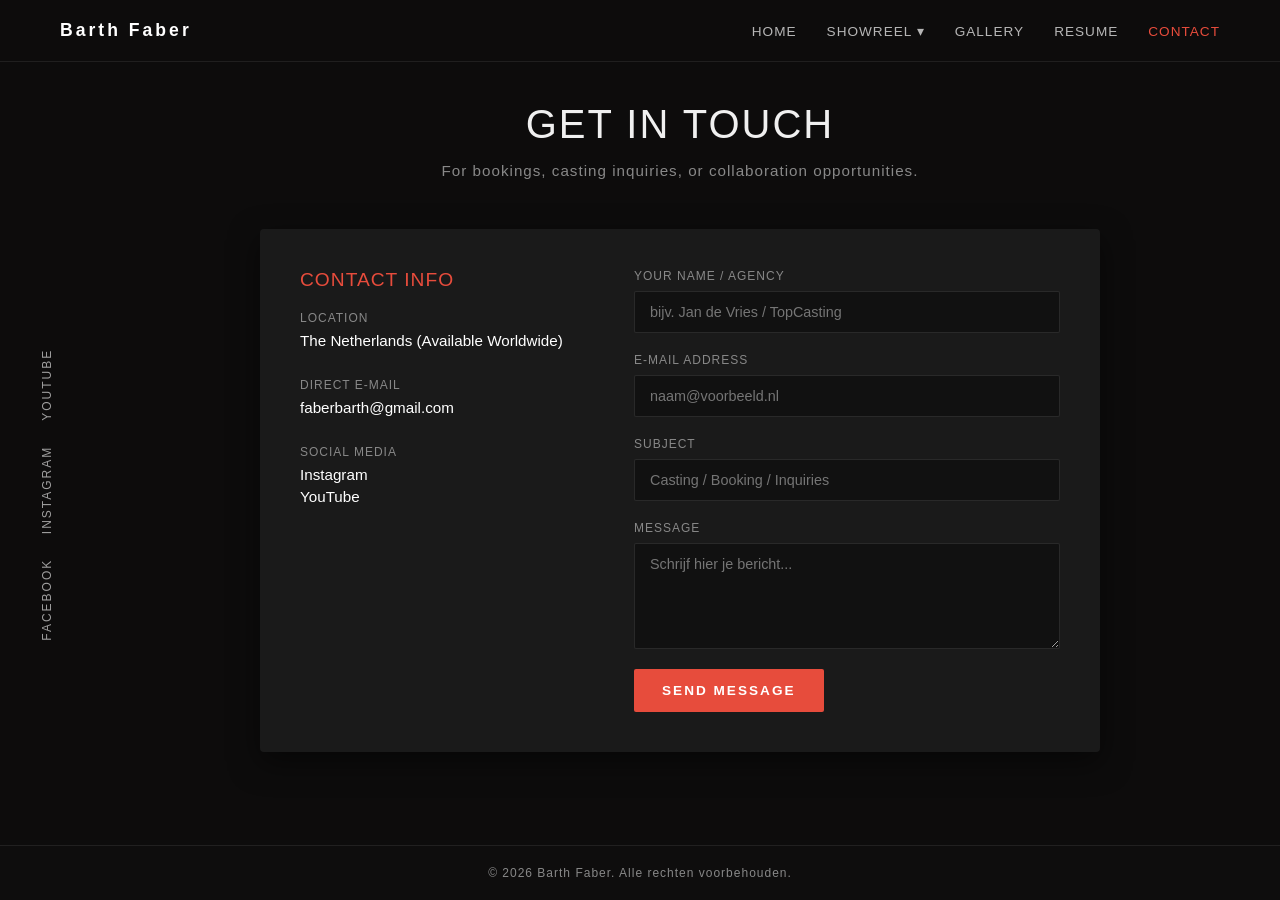
==== contact.html @ 5e53c972 "Add files via upload" ====
<!DOCTYPE html>
<html lang="nl">
<head>
    <meta charset="UTF-8">
    <meta name="viewport" content="width=device-width, initial-scale=1.0">
    <title>Contact - Barth Faber</title>
    <link rel="stylesheet" href="style.css">
    <style>
        .page-section {
            flex: 1;
            padding: 40px 40px 80px 120px;
            width: 100%;
            max-width: 1000px;
            margin: 0 auto;
        }

        .page-title {
            font-size: 2.5rem;
            font-weight: 400;
            letter-spacing: 2px;
            text-transform: uppercase;
            margin-bottom: 15px;
            text-align: center;
        }

        .page-subtitle {
            text-align: center;
            color: #888888;
            font-size: 0.95rem;
            letter-spacing: 1px;
            margin-bottom: 50px;
        }

        .contact-container {
            display: grid;
            grid-template-columns: 1fr 1.5fr;
            gap: 50px;
            background-color: #1a1a1a;
            padding: 40px;
            border-radius: 4px;
            box-shadow: 0 10px 30px rgba(0, 0, 0, 0.5);
            position: relative;
            overflow: hidden;
        }

        .contact-info h3 {
            font-size: 1.2rem;
            font-weight: 400;
            letter-spacing: 1px;
            color: #e74c3c;
            margin-bottom: 20px;
            text-transform: uppercase;
        }

        .info-block {
            margin-bottom: 25px;
        }

        .info-block .label {
            font-size: 0.75rem;
            text-transform: uppercase;
            letter-spacing: 1px;
            color: #888888;
            display: block;
            margin-bottom: 5px;
        }

        .info-block .value {
            font-size: 0.95rem;
            color: #ffffff;
            line-height: 1.5;
        }

        .info-block .value a {
            color: #ffffff;
            text-decoration: none;
            transition: color 0.3s;
        }

        .info-block .value a:hover {
            color: #e74c3c;
        }

        .contact-form {
            display: flex;
            flex-direction: column;
            gap: 20px;
        }

        .form-group {
            display: flex;
            flex-direction: column;
            gap: 8px;
        }

        .form-group label {
            font-size: 0.75rem;
            text-transform: uppercase;
            letter-spacing: 1px;
            color: #888888;
        }

        .form-group input,
        .form-group textarea {
            width: 100%;
            background-color: #111111;
            border: 1px solid rgba(255, 255, 255, 0.1);
            padding: 12px 15px;
            color: #ffffff;
            font-family: inherit;
            font-size: 0.9rem;
            border-radius: 2px;
            transition: border-color 0.3s, outline 0.3s;
        }

        .form-group input:focus,
        .form-group textarea:focus {
            outline: none;
            border-color: #e74c3c;
        }

        .submit-btn {
            background-color: #e74c3c;
            color: #ffffff;
            border: none;
            padding: 14px 28px;
            font-size: 0.85rem;
            letter-spacing: 2px;
            text-transform: uppercase;
            font-weight: bold;
            cursor: pointer;
            border-radius: 2px;
            transition: background-color 0.3s;
            align-self: flex-start;
        }

        .submit-btn:hover {
            background-color: #ff5252;
        }

        /* SUCCES MELDING STIJL (Schermpje) */
        #success-message {
            display: none;
            flex-direction: column;
            align-items: center;
            justify-content: center;
            text-align: center;
            padding: 40px 20px;
            background-color: #1a1a1a;
            position: absolute;
            top: 0;
            left: 0;
            width: 100%;
            height: 100%;
            z-index: 10;
        }

        #success-message h3 {
            font-size: 1.8rem;
            color: #2ecc71; /* Mooie frisse groene kleur voor succes */
            margin-bottom: 15px;
            font-weight: 400;
            letter-spacing: 1px;
        }

        #success-message p {
            color: #cccccc;
            font-size: 1rem;
            line-height: 1.6;
            max-width: 400px;
            margin-bottom: 25px;
        }

        .reset-btn {
            background-color: transparent;
            color: #ffffff;
            border: 1px solid rgba(255, 255, 255, 0.3);
            padding: 10px 20px;
            font-size: 0.8rem;
            letter-spacing: 1px;
            text-transform: uppercase;
            cursor: pointer;
            border-radius: 2px;
            transition: border-color 0.3s, background-color 0.3s;
        }

        .reset-btn:hover {
            border-color: #ffffff;
            background-color: rgba(255, 255, 255, 0.05);
        }

        @media (max-width: 900px) {
            .page-section {
                padding: 20px 20px 60px 20px;
            }

            .contact-container {
                grid-template-columns: 1fr;
                gap: 40px;
                padding: 25px;
            }

            .submit-btn {
                width: 100%;
            }
        }
    </style>
</head>
<body>

    <header>
        <div class="logo"><a href="index.html">Barth Faber</a></div>
        <nav>
            <ul>
                <li><a href="index.html">Home</a></li>
                <li class="has-dropdown">
                    <a href="showreel.html">Showreel &#9662;</a>
                    <ul class="dropdown-menu">
                        <li><a href="showreel.html">Acting Reels</a></li>
                        <li><a href="showreel-voice.html">Voice Reels</a></li>
                    </ul>
                </li>
                <li><a href="gallery.html">Gallery</a></li>
                <li><a href="resume.html">Resume</a></li>
                <li><a href="contact.html" class="active">Contact</a></li>
            </ul>
        </nav>
    </header>

    <div class="social-sidebar">
        <a href="https://www.youtube.com/@barthfaber3272" target="_blank" rel="noopener noreferrer">Youtube</a>
        <a href="https://www.instagram.com/barthfaber/" target="_blank" rel="noopener noreferrer">Instagram</a>
        <a href="https://www.facebook.com/profile.php?id=100090867703374" target="_blank" rel="noopener noreferrer">Facebook</a>
    </div>

    <section class="page-section">
        <h1 class="page-title">Get In Touch</h1>
        <p class="page-subtitle">For bookings, casting inquiries, or collaboration opportunities.</p>

        <div class="contact-container">
            
            <!-- Directe Info -->
            <div class="contact-info">
                <h3>Contact Info</h3>

                <div class="info-block">
                    <span class="label">Location</span>
                    <span class="value">The Netherlands (Available Worldwide)</span>
                </div>

                <div class="info-block">
                    <span class="label">Direct E-mail</span>
                    <span class="value"><a href="mailto:faberbarth@gmail.com">faberbarth@gmail.com</a></span>
                </div>

                <div class="info-block">
                    <span class="label">Social Media</span>
                    <span class="value">
                        <a href="https://www.instagram.com/barthfaber/" target="_blank" rel="noopener noreferrer">Instagram</a><br>
                        <a href="https://www.youtube.com/@barthfaber3272" target="_blank" rel="noopener noreferrer">YouTube</a>
                    </span>
                </div>
            </div>

            <!-- Formulier -->
            <form id="form" class="contact-form">
                
                <input type="hidden" name="access_key" value="82d34f5b-3cc5-44cc-b659-5b7542027b30">

                <div class="form-group">
                    <label for="name">Your Name / Agency</label>
                    <input type="text" id="name" name="name" required placeholder="bijv. Jan de Vries / TopCasting">
                </div>

                <div class="form-group">
                    <label for="email">E-mail Address</label>
                    <input type="email" id="email" name="email" required placeholder="naam@voorbeeld.nl">
                </div>

                <div class="form-group">
                    <label for="subject">Subject</label>
                    <input type="text" id="subject" name="subject" placeholder="Casting / Booking / Inquiries">
                </div>

                <div class="form-group">
                    <label for="message">Message</label>
                    <textarea id="message" name="message" rows="5" required placeholder="Schrijf hier je bericht..."></textarea>
                </div>

                <button type="submit" id="submit-btn" class="submit-btn">Send Message</button>
            </form>

            <!-- SUCCES SCHERMPJE (Wordt pas getoond na verzending) -->
            <div id="success-message">
                <h3>Bericht Verzonden!</h3>
                <p>Bedankt voor je bericht. Je aanvraag is succesvol verstuurd en komt direct in mijn mailbox binnen. Ik neem snel contact met je op.</p>
                <button type="button" class="reset-btn" onclick="resetForm()">Nieuw bericht versturen</button>
            </div>

        </div>
    </section>

    <footer>
        <p>&copy; 2026 Barth Faber. Alle rechten voorbehouden.</p>
    </footer>

    <script>
        const form = document.getElementById('form');
        const successMessage = document.getElementById('success-message');
        const submitBtn = document.getElementById('submit-btn');

        form.addEventListener('submit', function(e) {
            e.preventDefault();
            submitBtn.textContent = 'Verzenden...';

            const formData = new FormData(form);
            const object = Object.fromEntries(formData);
            const json = JSON.stringify(object);

            fetch('https://api.web3forms.com/submit', {
                    method: 'POST',
                    headers: {
                        'Content-Type': 'application/json',
                        'Accept': 'application/json'
                    },
                    body: json
                })
                .then(async (response) => {
                    let jsonResponse = await response.json();
                    if (response.status == 200) {
                        // Toon het stijlvolle donkere succes-schermpje
                        successMessage.style.display = 'flex';
                    } else {
                        alert(jsonResponse.message);
                        submitBtn.textContent = 'Send Message';
                    }
                })
                .catch(error => {
                    console.log(error);
                    alert("Oeps, er ging iets mis bij het verzenden.");
                    submitBtn.textContent = 'Send Message';
                });
        });

        function resetForm() {
            form.reset();
            successMessage.style.display = 'none';
            submitBtn.textContent = 'Send Message';
        }
    </script>

</body>
</html>
---- style.css ----
/* ==========================================
   ALGEMENE STIJLEN & THEMA
   ========================================== */
* {
    margin: 0;
    padding: 0;
    box-sizing: border-box;
}

body {
    background-color: #0d0c0c;
    color: #f0f0f0;
    font-family: 'Helvetica Neue', Helvetica, Arial, sans-serif;
    min-height: 100vh;
    overflow-x: hidden;
    display: flex;
    flex-direction: column;
    justify-content: space-between;
}

/* ==========================================
   ACHTERGROND VIDEO & OVERLAY
   ========================================== */
.video-background-container {
    position: fixed;
    top: 0;
    left: 0;
    width: 100vw;
    height: 100vh;
    z-index: 0;
    overflow: hidden;
    cursor: pointer;
}

.video-background-container video {
    width: 100%;
    height: 100%;
    object-fit: cover;
    pointer-events: none;
}

/* Donkere transparante overlay voor een sfeervol verloop en goed leesbare tekst */
.video-overlay {
    position: absolute;
    top: 0;
    left: 0;
    width: 100%;
    height: 100%;
    background: radial-gradient(circle at 65% 45%, rgba(34, 32, 31, 0.75) 0%, rgba(20, 19, 18, 0.88) 60%, rgba(13, 12, 12, 0.95) 100%);
    pointer-events: none;
}

/* ==========================================
   BOVENBALK (HEADER BAR)
   ========================================== */
header {
    display: flex;
    justify-content: space-between;
    align-items: center;
    padding: 20px 60px;
    width: 100%;
    z-index: 100;
    background-color: rgba(15, 14, 14, 0.85);
    backdrop-filter: blur(8px);
    border-bottom: 1px solid rgba(255, 255, 255, 0.08);
}

.logo {
    font-weight: bold;
    letter-spacing: 3px;
    font-size: 1.1rem;
}

.logo a {
    color: #ffffff;
    text-decoration: none;
}

nav ul {
    display: flex;
    list-style: none;
    gap: 30px;
}

nav ul li {
    position: relative;
}

nav ul li a {
    color: #e0e0e0;
    text-decoration: none;
    font-size: 0.85rem;
    letter-spacing: 1px;
    text-transform: uppercase;
    opacity: 0.8;
    transition: opacity 0.3s, color 0.3s;
}

nav ul li a:hover, 
nav ul li a.active {
    opacity: 1;
    color: #e74c3c;
}

/* Dropdown-menu instellingen */
.dropdown-menu {
    display: none;
    position: absolute;
    top: 100%;
    left: 0;
    background-color: #1a1a1a;
    min-width: 180px;
    padding: 10px 0;
    box-shadow: 0 10px 20px rgba(0, 0, 0, 0.5);
    border-radius: 4px;
    z-index: 1000;
}

.dropdown-menu li {
    width: 100%;
}

.dropdown-menu li a {
    display: block;
    padding: 10px 20px;
    font-size: 0.75rem;
    color: #cccccc;
    text-transform: uppercase;
    letter-spacing: 1px;
    white-space: nowrap;
    opacity: 0.9;
    transition: background-color 0.3s, color 0.3s;
}

.dropdown-menu li a:hover {
    background-color: #252525;
    color: #e74c3c;
    opacity: 1;
}

nav ul li:hover .dropdown-menu {
    display: block;
}

/* ==========================================
   SOCIAL SIDEBAR (LINKS)
   ========================================== */
.social-sidebar {
    position: absolute;
    left: 40px;
    top: 55%;
    transform: translateY(-50%);
    display: flex;
    flex-direction: column;
    gap: 25px;
    z-index: 10;
}

.social-sidebar a {
    color: #ffffff;
    text-decoration: none;
    font-size: 0.75rem;
    letter-spacing: 2px;
    text-transform: uppercase;
    writing-mode: vertical-rl;
    transform: rotate(180deg);
    opacity: 0.6;
    transition: opacity 0.3s;
}

.social-sidebar a:hover {
    opacity: 1;
}

/* ==========================================
   ONDERBALK (FOOTER BAR)
   ========================================== */
footer {
    width: 100%;
    padding: 20px;
    text-align: center;
    font-size: 0.75rem;
    color: #888888;
    letter-spacing: 1px;
    background-color: rgba(15, 14, 14, 0.85);
    border-top: 1px solid rgba(255, 255, 255, 0.08);
    z-index: 5;
}

/* ==========================================
   FULLSCREEN VIDEO POP-UP (LIGHTBOX)
   ========================================== */
.video-modal {
    display: none;
    position: fixed;
    top: 0;
    left: 0;
    width: 100vw;
    height: 100vh;
    background-color: rgba(0, 0, 0, 0.92);
    z-index: 2000;
    justify-content: center;
    align-items: center;
    backdrop-filter: blur(10px);
}

.video-modal-content {
    position: relative;
    width: 85%;
    max-width: 1100px;
    aspect-ratio: 16 / 9;
    box-shadow: 0px 0px 50px rgba(0, 0, 0, 0.9);
    border: 1px solid rgba(255, 255, 255, 0.1);
}

.video-modal-content video {
    width: 100%;
    height: 100%;
    object-fit: contain;
    background-color: #000;
}

.close-modal {
    position: absolute;
    top: -45px;
    right: 0;
    color: #ffffff;
    font-size: 2rem;
    font-weight: bold;
    cursor: pointer;
    transition: color 0.3s;
}

.close-modal:hover {
    color: #e74c3c;
}

/* ==========================================
   ALGEMENE RESPONSIVE REGELS
   ========================================== */
@media (max-width: 900px) {
    header {
        padding: 20px;
        flex-direction: column;
        gap: 15px;
    }

    nav ul {
        gap: 15px;
        flex-wrap: wrap;
        justify-content: center;
    }

    .social-sidebar {
        display: none;
    }

    .dropdown-menu {
        position: static;
        box-shadow: none;
        background-color: transparent;
        padding: 5px 0 0 0;
        text-align: center;
    }

    .dropdown-menu li a {
        padding: 5px 0;
        font-size: 0.7rem;
    }
}
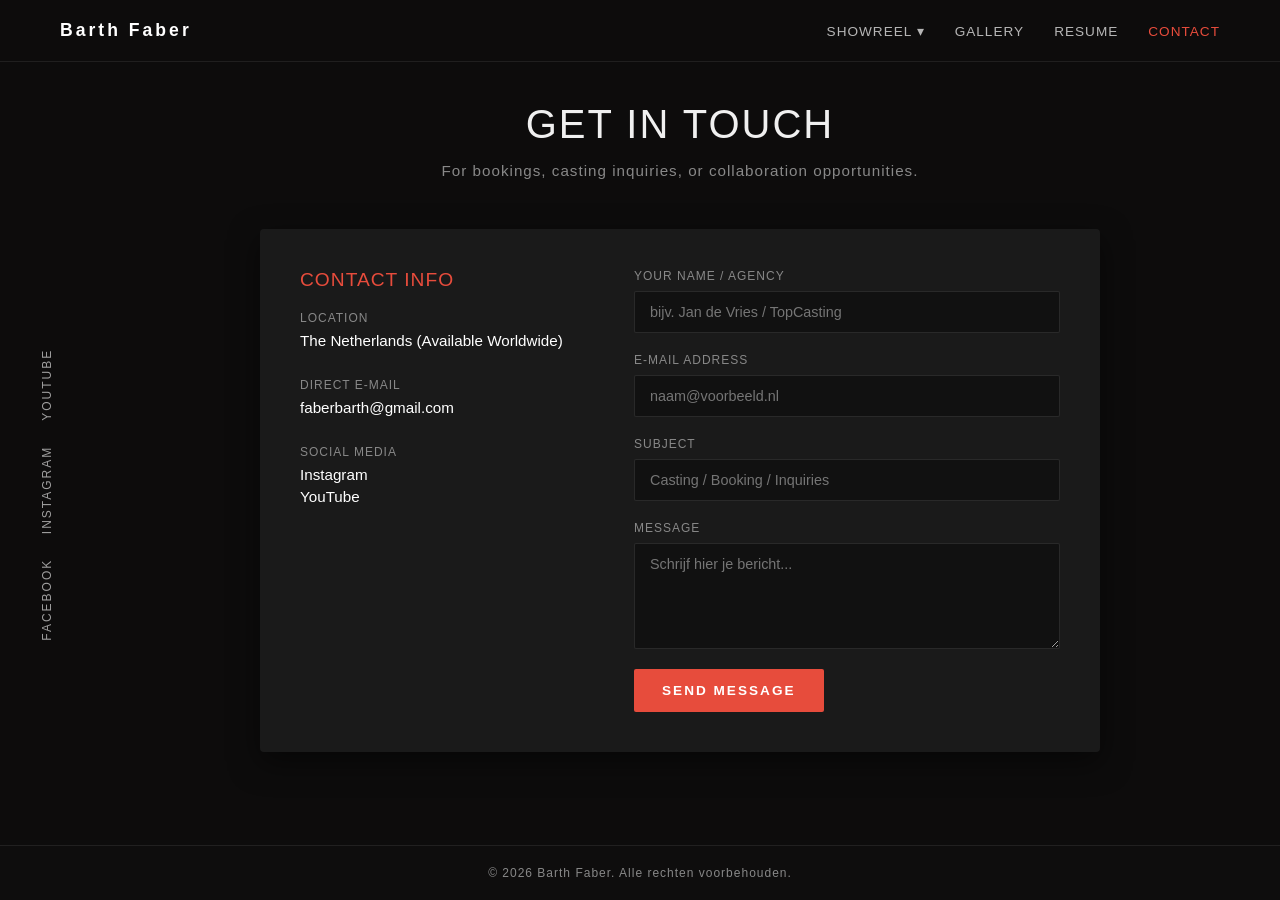
==== commit 754600af: "Update contact.html" ====
--- a/contact.html
+++ b/contact.html
@@ -212,7 +212,6 @@
         <div class="logo"><a href="index.html">Barth Faber</a></div>
         <nav>
             <ul>
-                <li><a href="index.html">Home</a></li>
                 <li class="has-dropdown">
                     <a href="showreel.html">Showreel &#9662;</a>
                     <ul class="dropdown-menu">
@@ -291,10 +290,13 @@
             </form>
 
             <!-- SUCCES SCHERMPJE (Wordt pas getoond na verzending) -->
-            <div id="success-message">
-                <h3>Bericht Verzonden!</h3>
-                <p>Bedankt voor je bericht. Je aanvraag is succesvol verstuurd en komt direct in mijn mailbox binnen. Ik neem snel contact met je op.</p>
-                <button type="button" class="reset-btn" onclick="resetForm()">Nieuw bericht versturen</button>
+<div id="success-message">
+                <h3>Message Sent</h3>
+                <p>
+                    Bedankt voor je bericht. Ik neem snel contact met je op.<br><br>
+                    <span style="color: #999999; font-size: 0.9rem;">Thank you for your message. I will get back to you shortly.</span>
+                </p>
+                <button type="button" class="reset-btn" onclick="resetForm()">Return</button>
             </div>
 
         </div>
@@ -350,4 +352,4 @@
     </script>
 
 </body>
-</html>+</html>
--- a/style.css
+++ b/style.css
@@ -108,10 +108,11 @@
     position: absolute;
     top: 100%;
     left: 0;
-    background-color: #1a1a1a;
-    min-width: 180px;
+    background-color: #111111; /* Gelijkgetrokken met de header */
+    min-width: 160px;
     padding: 10px 0;
     box-shadow: 0 10px 20px rgba(0, 0, 0, 0.5);
+    border: 1px solid rgba(255, 255, 255, 0.1);
     border-radius: 4px;
     z-index: 1000;
 }
@@ -138,8 +139,11 @@
     opacity: 1;
 }
 
-nav ul li:hover .dropdown-menu {
-    display: block;
+/* Op desktop opent het menu bij hover */
+@media (min-width: 1001px) {
+    nav ul li:hover .dropdown-menu {
+        display: block;
+    }
 }
 
 /* ==========================================
@@ -236,35 +240,74 @@
 }
 
 /* ==========================================
-   ALGEMENE RESPONSIVE REGELS
-   ========================================== */
-@media (max-width: 900px) {
+   ALGEMENE RESPONSIVE REGELS (MOBIEL & TABLET)
+   ========================================== */
+@media (max-width: 1000px) {
     header {
-        padding: 20px;
+        padding: 12px 15px;
         flex-direction: column;
-        gap: 15px;
-    }
-
-    nav ul {
-        gap: 15px;
-        flex-wrap: wrap;
-        justify-content: center;
+        gap: 8px;
+    }
+
+    /* Als de mobiel verticaal (portrait) wordt gehouden: alles strak op één rij dicht bij elkaar */
+    @media (orientation: portrait) {
+        header nav ul {
+            display: flex;
+            flex-wrap: nowrap;
+            justify-content: center;
+            gap: 12px;
+            width: 100%;
+        }
+
+        header nav ul li {
+            flex: unset;
+        }
+
+        header nav ul li a {
+            font-size: 0.75rem;
+            letter-spacing: 0.2px;
+            white-space: nowrap;
+        }
+    }
+
+    /* Als de mobiel horizontaal (landscape) wordt gehouden */
+    @media (orientation: landscape) {
+        header nav ul {
+            display: flex;
+            flex-wrap: nowrap;
+            justify-content: center;
+            gap: 20px;
+        }
     }
 
     .social-sidebar {
         display: none;
     }
 
-    .dropdown-menu {
-        position: static;
-        box-shadow: none;
-        background-color: transparent;
-        padding: 5px 0 0 0;
-        text-align: center;
+    /* Dropdown menu op mobiel (klikt open via JavaScript .open klasse) */
+    header nav ul li.has-dropdown {
+        position: relative;
+    }
+
+    header nav ul li.has-dropdown .dropdown-menu {
+        display: none;
+        position: absolute;
+        top: 100%;
+        left: 50%;
+        transform: translateX(-50%);
+        min-width: 140px;
+        background-color: #111111;
+        box-shadow: 0 10px 25px rgba(0, 0, 0, 0.9);
+        padding: 8px 0;
+        z-index: 100;
+    }
+
+    header nav ul li.has-dropdown.open .dropdown-menu {
+        display: block;
     }
 
     .dropdown-menu li a {
-        padding: 5px 0;
+        padding: 8px 15px;
         font-size: 0.7rem;
     }
-}+}
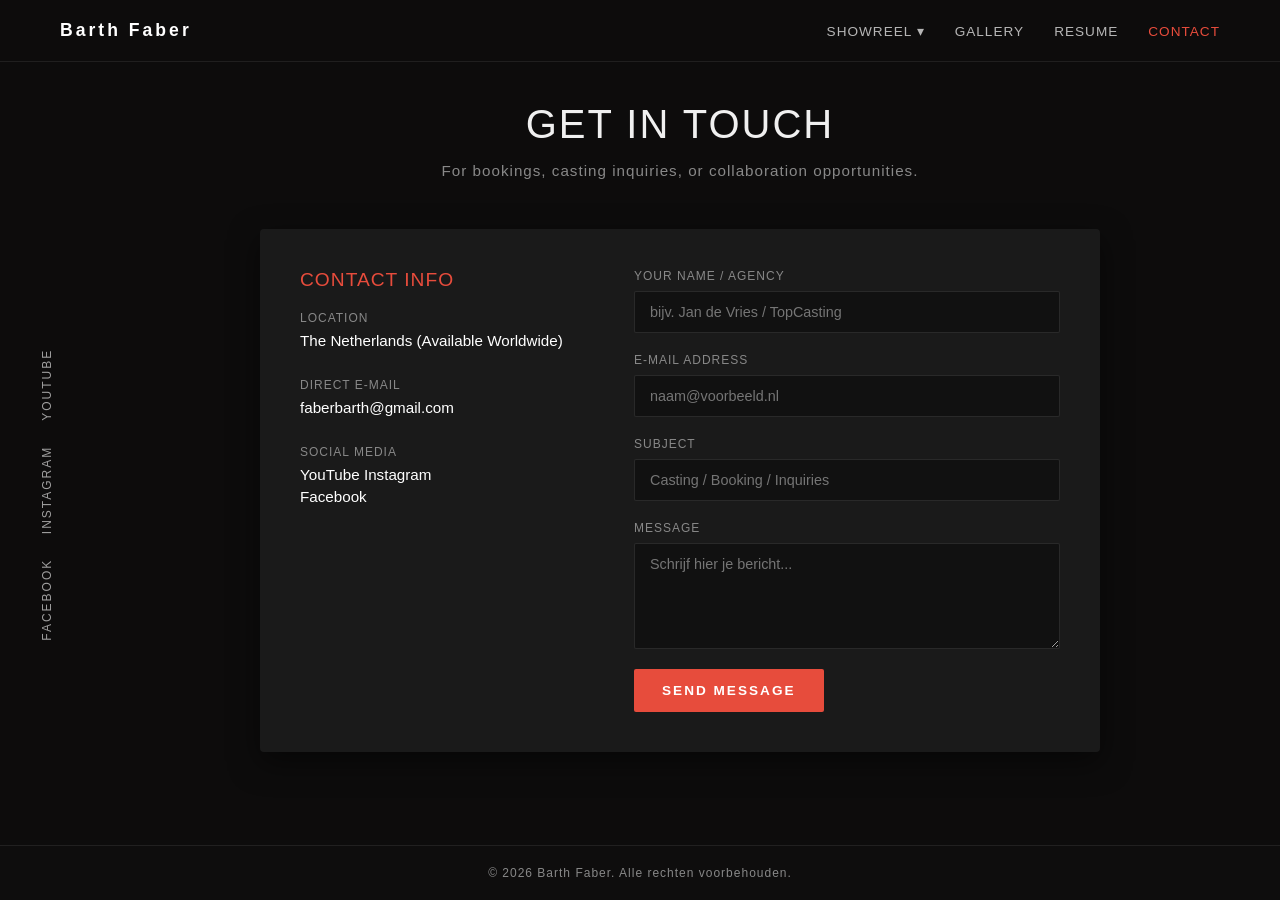
==== commit 97086e51: "Update contact.html" ====
--- a/contact.html
+++ b/contact.html
@@ -255,8 +255,9 @@
                 <div class="info-block">
                     <span class="label">Social Media</span>
                     <span class="value">
+                        <a href="https://www.youtube.com/@barthfaber3272" target="_blank" rel="noopener noreferrer">YouTube</a>
                         <a href="https://www.instagram.com/barthfaber/" target="_blank" rel="noopener noreferrer">Instagram</a><br>
-                        <a href="https://www.youtube.com/@barthfaber3272" target="_blank" rel="noopener noreferrer">YouTube</a>
+                        <a href="https://www.facebook.com/profile.php?id=100090867703374" target="_blank" rel="noopener noreferrer">Facebook</a>
                     </span>
                 </div>
             </div>
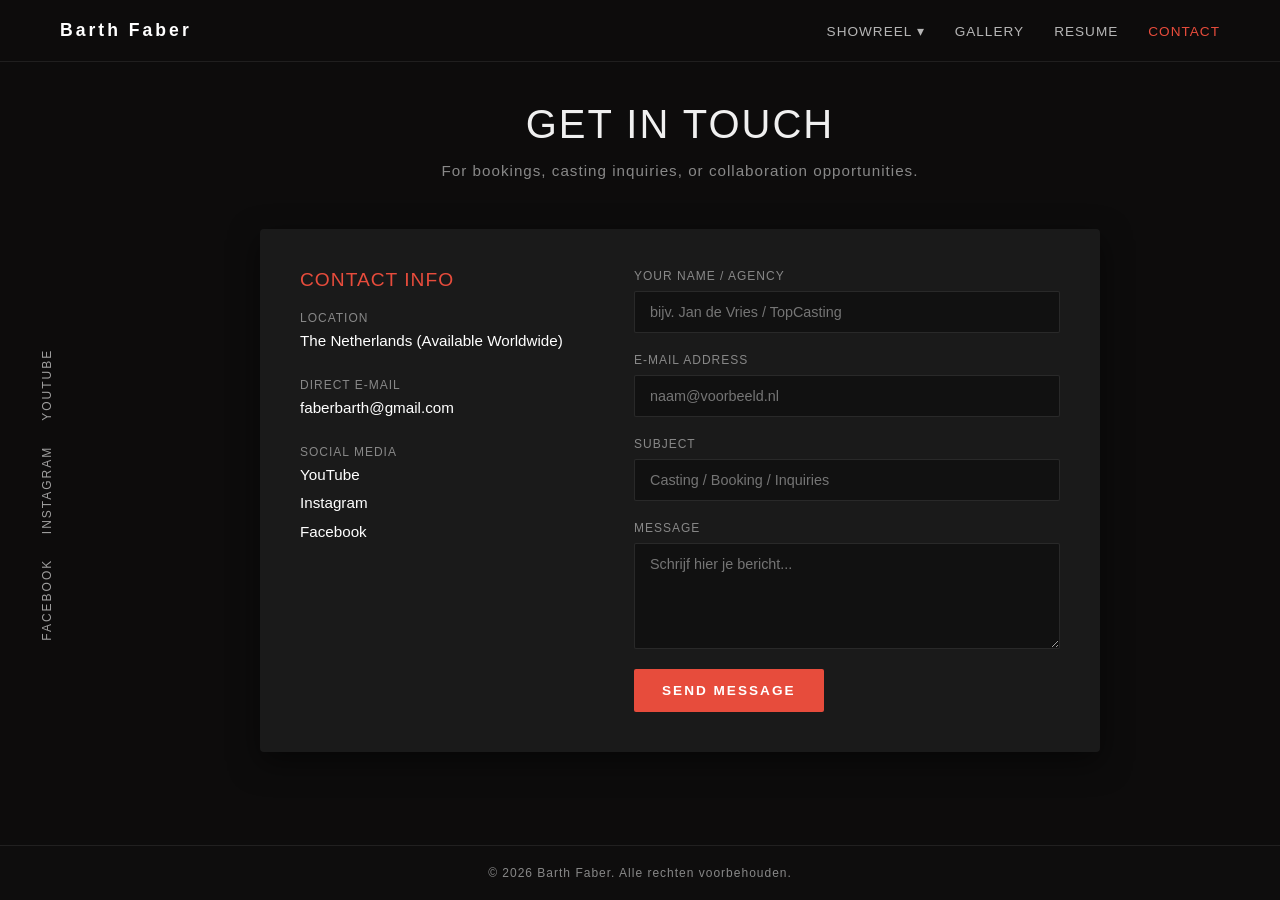
==== commit e2d58b97: "Update contact.html" ====
--- a/contact.html
+++ b/contact.html
@@ -79,6 +79,13 @@
 
         .info-block .value a:hover {
             color: #e74c3c;
+        }
+
+        /* Zorgt dat social links netjes onder elkaar staan */
+        .social-links-list {
+            display: flex;
+            flex-direction: column;
+            gap: 6px;
         }
 
         .contact-form {
@@ -157,7 +164,7 @@
 
         #success-message h3 {
             font-size: 1.8rem;
-            color: #2ecc71; /* Mooie frisse groene kleur voor succes */
+            color: #2ecc71;
             margin-bottom: 15px;
             font-weight: 400;
             letter-spacing: 1px;
@@ -254,9 +261,9 @@
 
                 <div class="info-block">
                     <span class="label">Social Media</span>
-                    <span class="value">
+                    <span class="value social-links-list">
                         <a href="https://www.youtube.com/@barthfaber3272" target="_blank" rel="noopener noreferrer">YouTube</a>
-                        <a href="https://www.instagram.com/barthfaber/" target="_blank" rel="noopener noreferrer">Instagram</a><br>
+                        <a href="https://www.instagram.com/barthfaber/" target="_blank" rel="noopener noreferrer">Instagram</a>
                         <a href="https://www.facebook.com/profile.php?id=100090867703374" target="_blank" rel="noopener noreferrer">Facebook</a>
                     </span>
                 </div>
@@ -291,7 +298,7 @@
             </form>
 
             <!-- SUCCES SCHERMPJE (Wordt pas getoond na verzending) -->
-<div id="success-message">
+            <div id="success-message">
                 <h3>Message Sent</h3>
                 <p>
                     Bedankt voor je bericht. Ik neem snel contact met je op.<br><br>
@@ -331,7 +338,6 @@
                 .then(async (response) => {
                     let jsonResponse = await response.json();
                     if (response.status == 200) {
-                        // Toon het stijlvolle donkere succes-schermpje
                         successMessage.style.display = 'flex';
                     } else {
                         alert(jsonResponse.message);
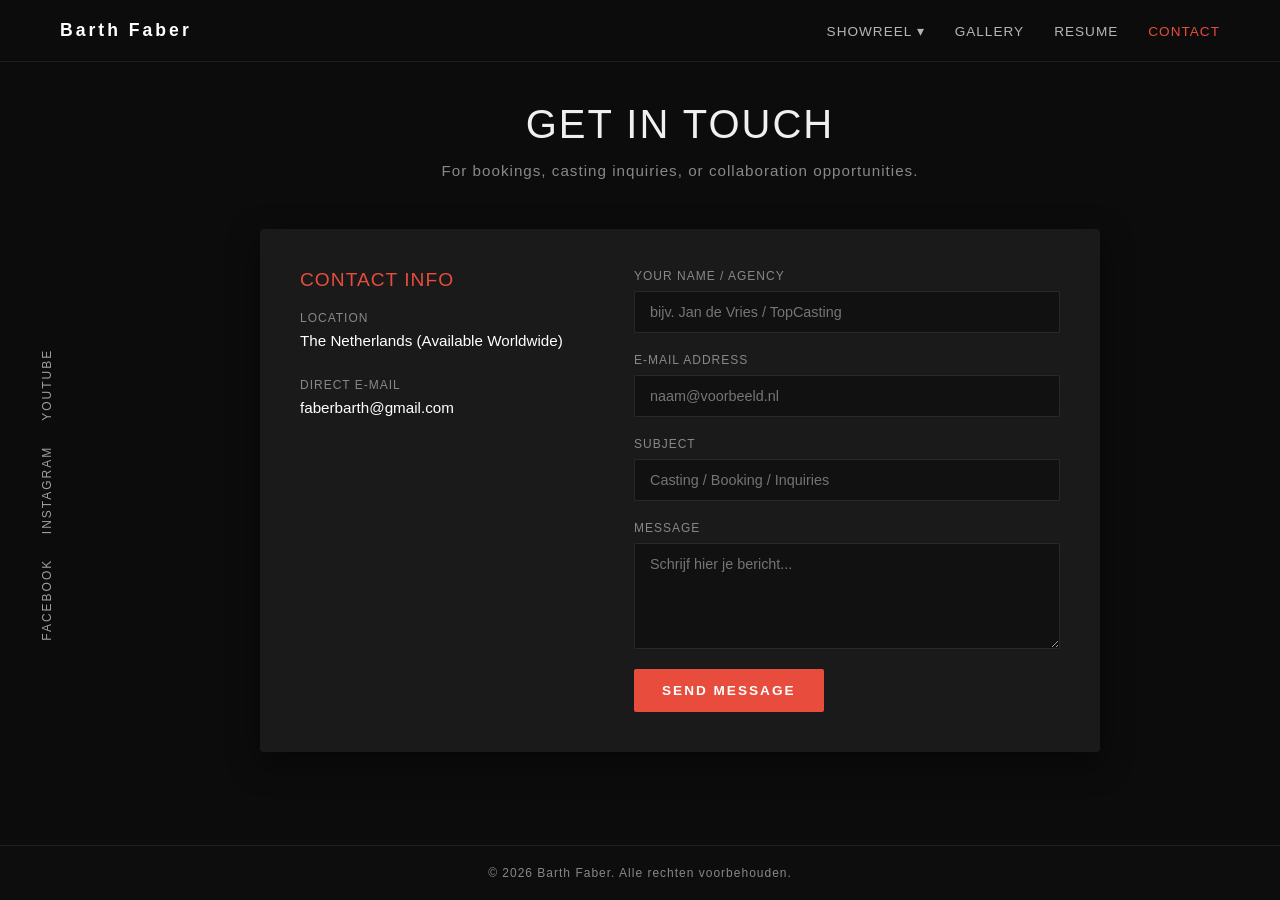
==== commit 7b7bc1fc: "Update contact.html" ====
--- a/contact.html
+++ b/contact.html
@@ -81,13 +81,6 @@
             color: #e74c3c;
         }
 
-        /* Zorgt dat social links netjes onder elkaar staan */
-        .social-links-list {
-            display: flex;
-            flex-direction: column;
-            gap: 6px;
-        }
-
         .contact-form {
             display: flex;
             flex-direction: column;
@@ -145,7 +138,6 @@
             background-color: #ff5252;
         }
 
-        /* SUCCES MELDING STIJL (Schermpje) */
         #success-message {
             display: none;
             flex-direction: column;
@@ -196,6 +188,75 @@
             background-color: rgba(255, 255, 255, 0.05);
         }
 
+        /* Dropdown achtergrondkleur exact gelijk aan het hoofdmenu */
+        header nav ul li.has-dropdown .dropdown-menu {
+            background-color: #111111;
+            border: 1px solid rgba(255, 255, 255, 0.1);
+        }
+
+        /* ==========================================
+            RESPONSIVE REGELS VOOR MOBIEL & TABLET
+           ========================================== */
+        @media (max-width: 1000px) {
+            header {
+                flex-direction: column;
+                padding: 12px 15px;
+                gap: 8px;
+            }
+
+            @media (orientation: portrait) {
+                header nav ul {
+                    display: flex;
+                    flex-wrap: nowrap;
+                    justify-content: center;
+                    gap: 12px;
+                    width: 100%;
+                }
+
+                header nav ul li {
+                    flex: unset;
+                }
+
+                header nav ul li a {
+                    font-size: 0.75rem;
+                    letter-spacing: 0.2px;
+                    white-space: nowrap;
+                }
+            }
+
+            @media (orientation: landscape) {
+                header nav ul {
+                    display: flex;
+                    flex-wrap: nowrap;
+                    justify-content: center;
+                    gap: 20px;
+                }
+            }
+
+            .social-sidebar {
+                display: none;
+            }
+
+            header nav ul li.has-dropdown {
+                position: relative;
+            }
+
+            header nav ul li.has-dropdown .dropdown-menu {
+                display: none;
+                position: absolute;
+                top: 100%;
+                left: 50%;
+                transform: translateX(-50%);
+                min-width: 140px;
+                box-shadow: 0 10px 25px rgba(0,0,0,0.9);
+                z-index: 100;
+            }
+
+            header nav ul li.has-dropdown.open .dropdown-menu {
+                display: block;
+            }
+        }
+
         @media (max-width: 900px) {
             .page-section {
                 padding: 20px 20px 60px 20px;
@@ -219,8 +280,8 @@
         <div class="logo"><a href="index.html">Barth Faber</a></div>
         <nav>
             <ul>
-                <li class="has-dropdown">
-                    <a href="showreel.html">Showreel &#9662;</a>
+                <li class="has-dropdown" id="dropdownToggle">
+                    <a href="javascript:void(0)" onclick="toggleDropdown(event)">Showreel &#9662;</a>
                     <ul class="dropdown-menu">
                         <li><a href="showreel.html">Acting Reels</a></li>
                         <li><a href="showreel-voice.html">Voice Reels</a></li>
@@ -245,7 +306,6 @@
 
         <div class="contact-container">
             
-            <!-- Directe Info -->
             <div class="contact-info">
                 <h3>Contact Info</h3>
 
@@ -258,18 +318,8 @@
                     <span class="label">Direct E-mail</span>
                     <span class="value"><a href="mailto:faberbarth@gmail.com">faberbarth@gmail.com</a></span>
                 </div>
-
-                <div class="info-block">
-                    <span class="label">Social Media</span>
-                    <span class="value social-links-list">
-                        <a href="https://www.youtube.com/@barthfaber3272" target="_blank" rel="noopener noreferrer">YouTube</a>
-                        <a href="https://www.instagram.com/barthfaber/" target="_blank" rel="noopener noreferrer">Instagram</a>
-                        <a href="https://www.facebook.com/profile.php?id=100090867703374" target="_blank" rel="noopener noreferrer">Facebook</a>
-                    </span>
-                </div>
             </div>
 
-            <!-- Formulier -->
             <form id="form" class="contact-form">
                 
                 <input type="hidden" name="access_key" value="82d34f5b-3cc5-44cc-b659-5b7542027b30">
@@ -297,7 +347,6 @@
                 <button type="submit" id="submit-btn" class="submit-btn">Send Message</button>
             </form>
 
-            <!-- SUCCES SCHERMPJE (Wordt pas getoond na verzending) -->
             <div id="success-message">
                 <h3>Message Sent</h3>
                 <p>
@@ -356,6 +405,19 @@
             successMessage.style.display = 'none';
             submitBtn.textContent = 'Send Message';
         }
+
+        function toggleDropdown(event) {
+            event.stopPropagation();
+            var dropdown = document.getElementById('dropdownToggle');
+            dropdown.classList.toggle('open');
+        }
+
+        document.addEventListener('click', function() {
+            var dropdown = document.getElementById('dropdownToggle');
+            if (dropdown) {
+                dropdown.classList.remove('open');
+            }
+        });
     </script>
 
 </body>
